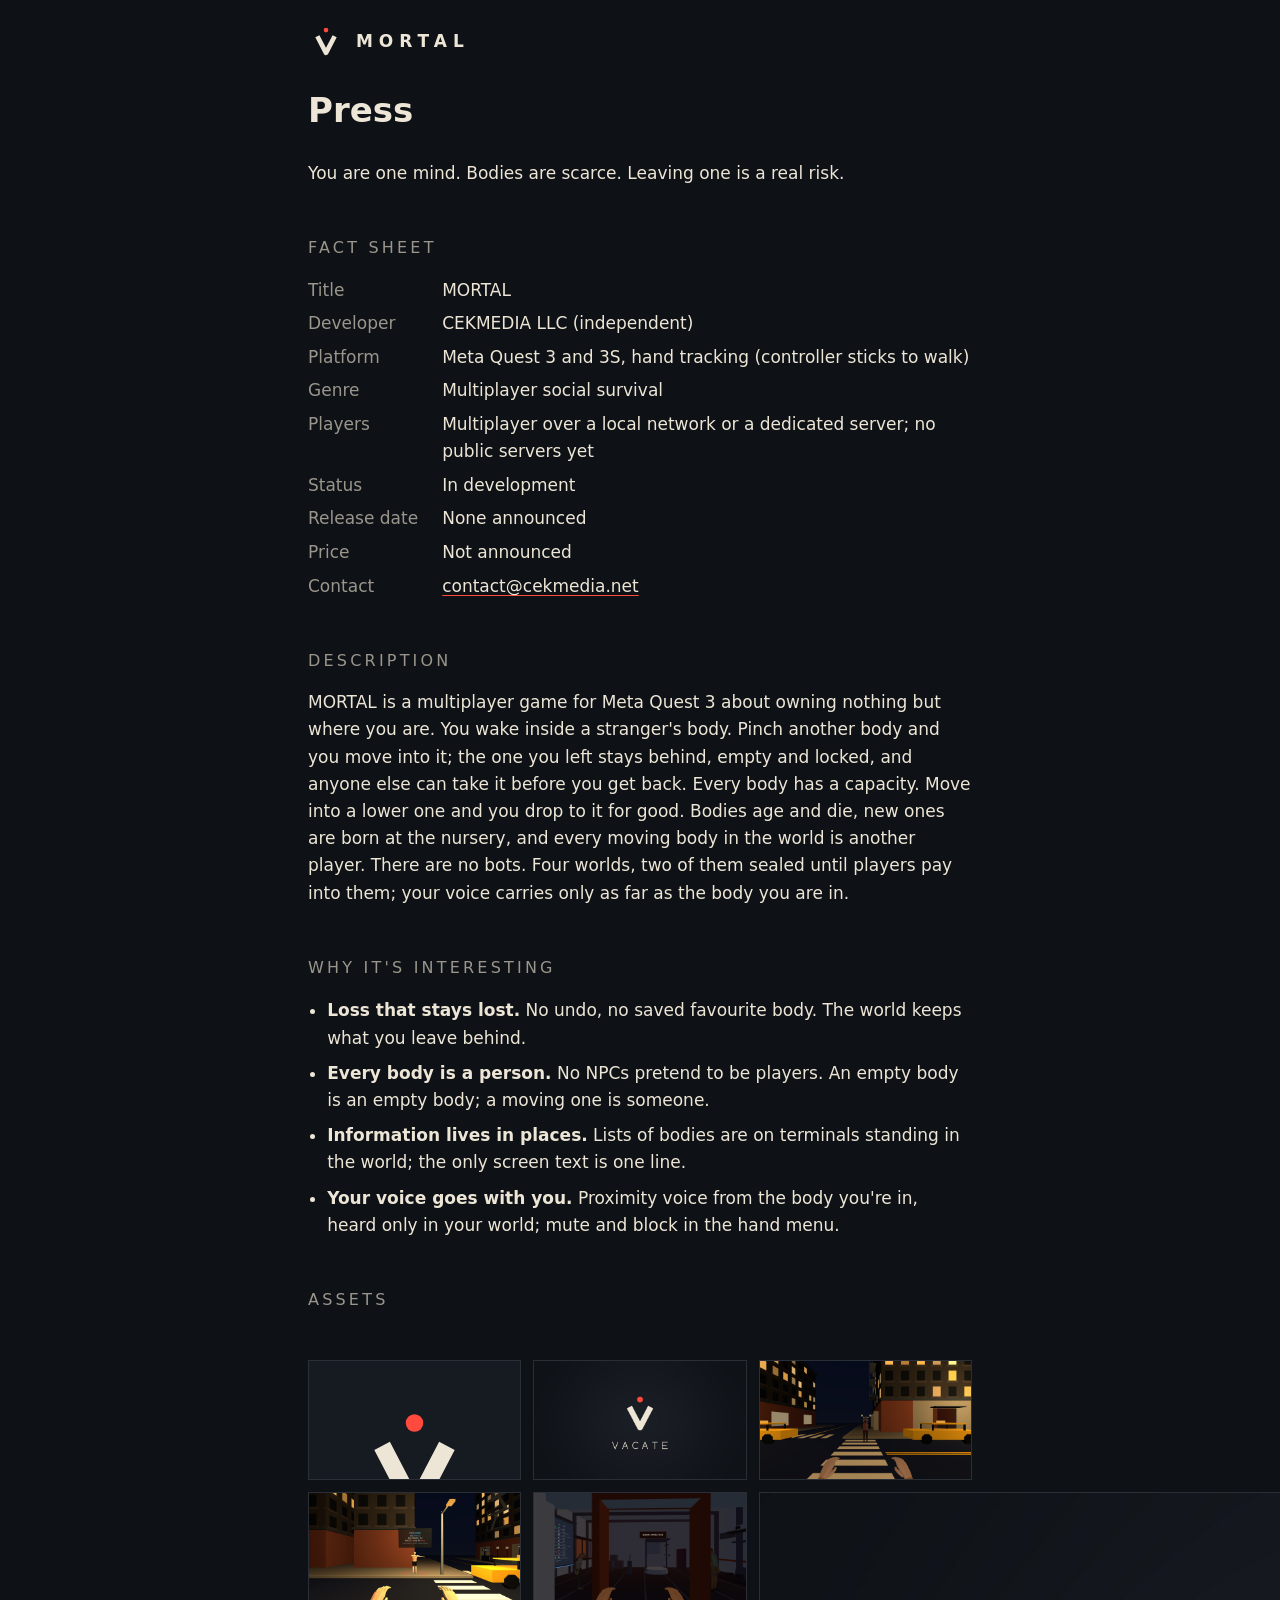
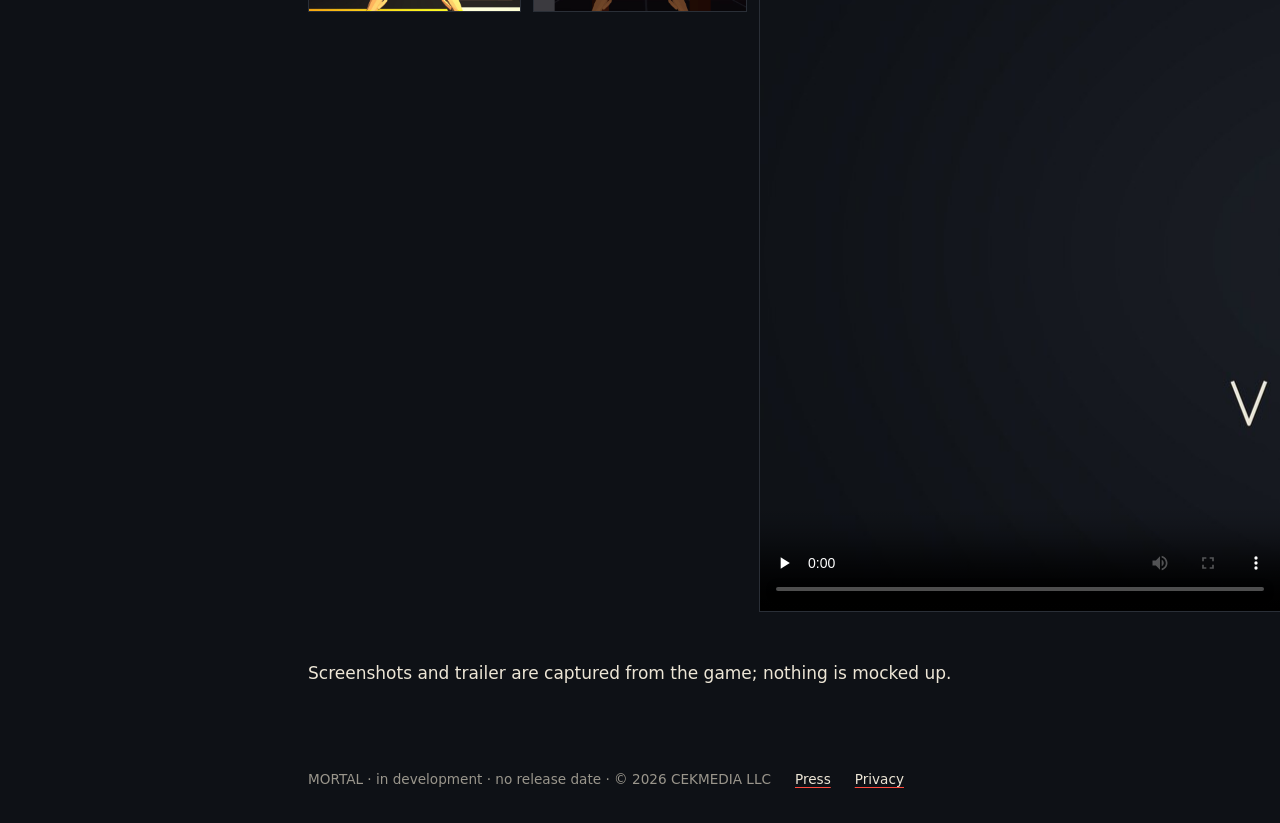
==== press.html @ 873c836e "MORTAL site (CEKMEDIA LLC) Co-Authored-By: Claude Opus 5.5 <noreply@anthropic.com>" ====
<!doctype html>
<html lang="en">
<head>
<meta charset="utf-8">
<meta name="viewport" content="width=device-width, initial-scale=1">
<title>MORTAL — Press</title>
<link rel="icon" href="mark.svg" type="image/svg+xml">
<link rel="stylesheet" href="style.css">
</head>
<body>
<header><img src="mark.svg" alt=""><a href="index.html">MORTAL</a></header>
<main>
<h1>Press</h1>
<p>You are one mind. Bodies are scarce. Leaving one is a real risk.</p>

<h2>Fact sheet</h2>
<dl>
<dt>Title</dt><dd>MORTAL</dd>
<dt>Developer</dt><dd>CEKMEDIA LLC (independent)</dd>
<dt>Platform</dt><dd>Meta Quest 3 and 3S, hand tracking (controller sticks to walk)</dd>
<dt>Genre</dt><dd>Multiplayer social survival</dd>
<dt>Players</dt><dd>Multiplayer over a local network or a dedicated server; no public servers yet</dd>
<dt>Status</dt><dd>In development</dd>
<dt>Release date</dt><dd>None announced</dd>
<dt>Price</dt><dd>Not announced</dd>
<dt>Contact</dt><dd><a href="mailto:contact@cekmedia.net">contact@cekmedia.net</a></dd>
</dl>

<h2>Description</h2>
<p>MORTAL is a multiplayer game for Meta Quest 3 about owning nothing but where you are. You wake inside a stranger's body.
Pinch another body and you move into it; the one you left stays behind, empty and locked, and anyone else can take it before
you get back. Every body has a capacity. Move into a lower one and you drop to it for good. Bodies age and die, new ones are
born at the nursery, and every moving body in the world is another player. There are no bots. Four worlds, two of them sealed
until players pay into them; your voice carries only as far as the body you are in.</p>

<h2>Why it's interesting</h2>
<ul>
<li><strong>Loss that stays lost.</strong> No undo, no saved favourite body. The world keeps what you leave behind.</li>
<li><strong>Every body is a person.</strong> No NPCs pretend to be players. An empty body is an empty body; a moving one is someone.</li>
<li><strong>Information lives in places.</strong> Lists of bodies are on terminals standing in the world; the only screen text is one line.</li>
<li><strong>Your voice goes with you.</strong> Proximity voice from the body you're in, heard only in your world; mute and block in the hand menu.</li>
</ul>

<h2>Assets</h2>
<div class="shots">
  <div class="shot"><img src="mark.svg" alt="MORTAL mark: a white V with a red dot lifting out of it" style="object-fit:contain;padding:18%"></div>
  <a class="shot" href="shots/key-art.jpg"><img src="shots/key-art.jpg" alt="MORTAL key art: the mark and wordmark" loading="lazy" width="1280" height="720"></a>
  <a class="shot" href="shots/04-what-you-left.jpg"><img src="shots/04-what-you-left.jpg" alt="The body you just left, standing empty and locked behind you" loading="lazy" width="1280" height="720"></a>
  <a class="shot" href="shots/12-stranded.jpg"><img src="shots/12-stranded.jpg" alt="Stranded: another mind took the last free body first" loading="lazy" width="1280" height="720"></a>
  <a class="shot" href="shots/10-mars-is-born.jpg"><img src="shots/10-mars-is-born.jpg" alt="The Mars hab opens after players fill its pot" loading="lazy" width="1280" height="720"></a>
  <video class="shot" src="trailer.mp4" poster="shots/key-art.jpg" controls preload="none" width="1280" height="720" aria-label="Trailer, 45 seconds"></video>
</div>
<p>Screenshots and trailer are captured from the game; nothing is mocked up.</p>
</main>
<footer>
  <span>MORTAL · in development · no release date · © 2026 CEKMEDIA LLC</span>
  <a href="press.html">Press</a>
  <a href="privacy.html">Privacy</a>
</footer>
</body>
</html>
---- style.css ----
/* Vacate site. No web fonts, no scripts, no trackers. Colours: STYLE.md palette (ink, slate, stone, bone, dying), same as Assets/Vacate/Store/make_art.py; --dim is stone lifted to 6.4:1 contrast for small text. */
:root { --bg: #0e1116; --panel: #161a21; --ink: #ede6d6; --dim: #9a968c; --red: #ff4a3d; --line: #2a2f37; }
* { box-sizing: border-box; }
html { background: var(--bg); color: var(--ink); -webkit-text-size-adjust: 100%; }
body { margin: 0; font: 17px/1.6 system-ui, -apple-system, "Segoe UI", Roboto, sans-serif; }
main, header, footer { max-width: 44rem; margin: 0 auto; padding: 0 1.25rem; }
a { color: var(--ink); text-decoration-color: var(--red); text-underline-offset: .2em; }
a:hover { color: var(--red); }
header { display: flex; align-items: center; gap: .75rem; padding-top: 1.5rem; }
header img { width: 2.25rem; height: 2.25rem; }
header a { text-decoration: none; letter-spacing: .35em; font-weight: 600; }
.hero { padding: 18vh 0 12vh; }
.hero h1 { font-size: clamp(2rem, 7vw, 3.4rem); line-height: 1.1; margin: 0 0 1rem; font-weight: 600; letter-spacing: -.01em; }
.hero h1 span { color: var(--red); white-space: nowrap; }
.hero p { color: var(--dim); margin: 0; }
h2 { font-size: 1rem; letter-spacing: .2em; text-transform: uppercase; color: var(--dim); font-weight: 500; margin: 3rem 0 1rem; }
p { margin: 0 0 1.1rem; }
.shots { display: grid; gap: .75rem; grid-template-columns: repeat(auto-fit, minmax(12rem, 1fr)); margin: 3rem 0; }
.shot { aspect-ratio: 16 / 9; background: var(--panel); border: 1px solid var(--line); display: grid; place-items: center;
        color: var(--dim); font-size: .8rem; letter-spacing: .15em; text-transform: uppercase; overflow: hidden; }
.shot img { width: 100%; height: 100%; object-fit: cover; }
dl { display: grid; grid-template-columns: max-content 1fr; gap: .4rem 1.5rem; margin: 0 0 1.5rem; }
dt { color: var(--dim); }
dd { margin: 0; }
ul { padding-left: 1.2rem; }
li { margin-bottom: .5rem; }
.fill { color: var(--red); }
footer { color: var(--dim); font-size: .85rem; padding-top: 4rem; padding-bottom: 2rem; display: flex; gap: 1.5rem; flex-wrap: wrap; }
@media (max-width: 30rem) { dl { grid-template-columns: 1fr; gap: 0; } dd { margin-bottom: .6rem; } .hero { padding: 12vh 0 8vh; } }
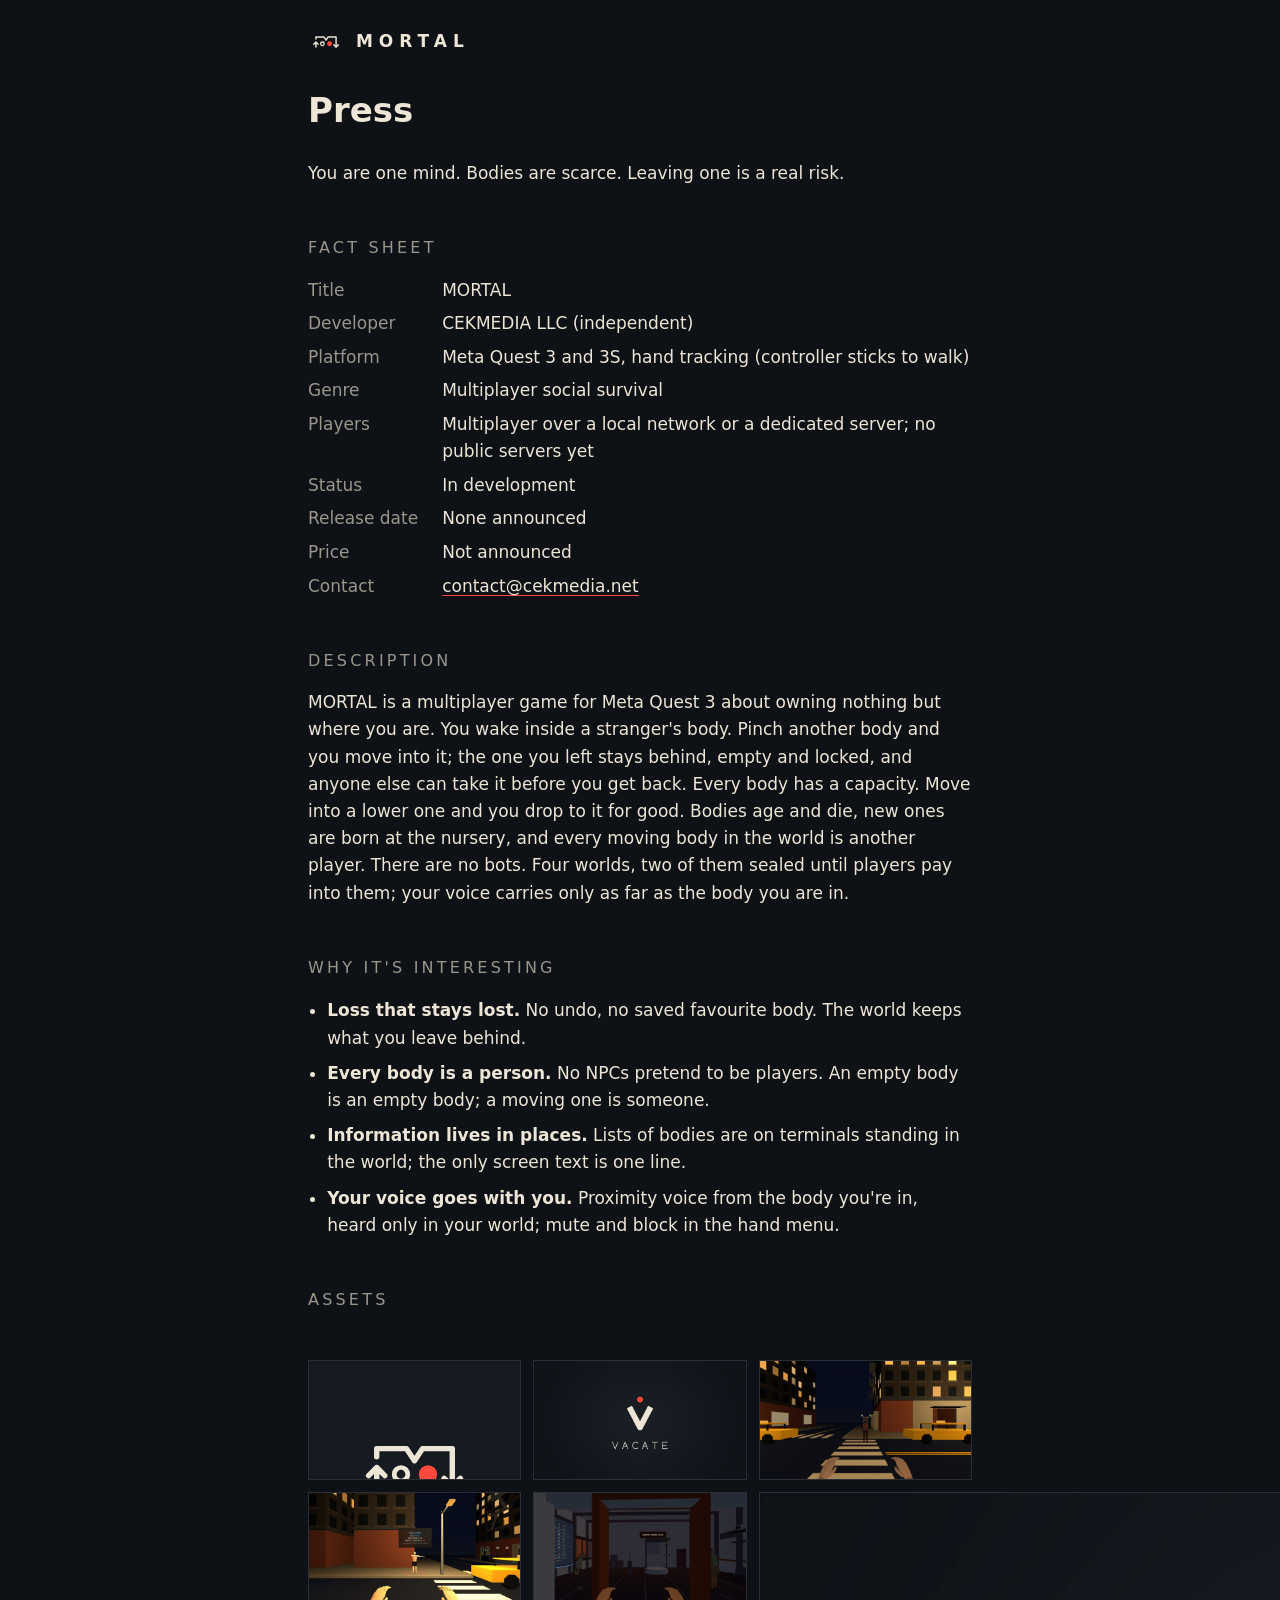
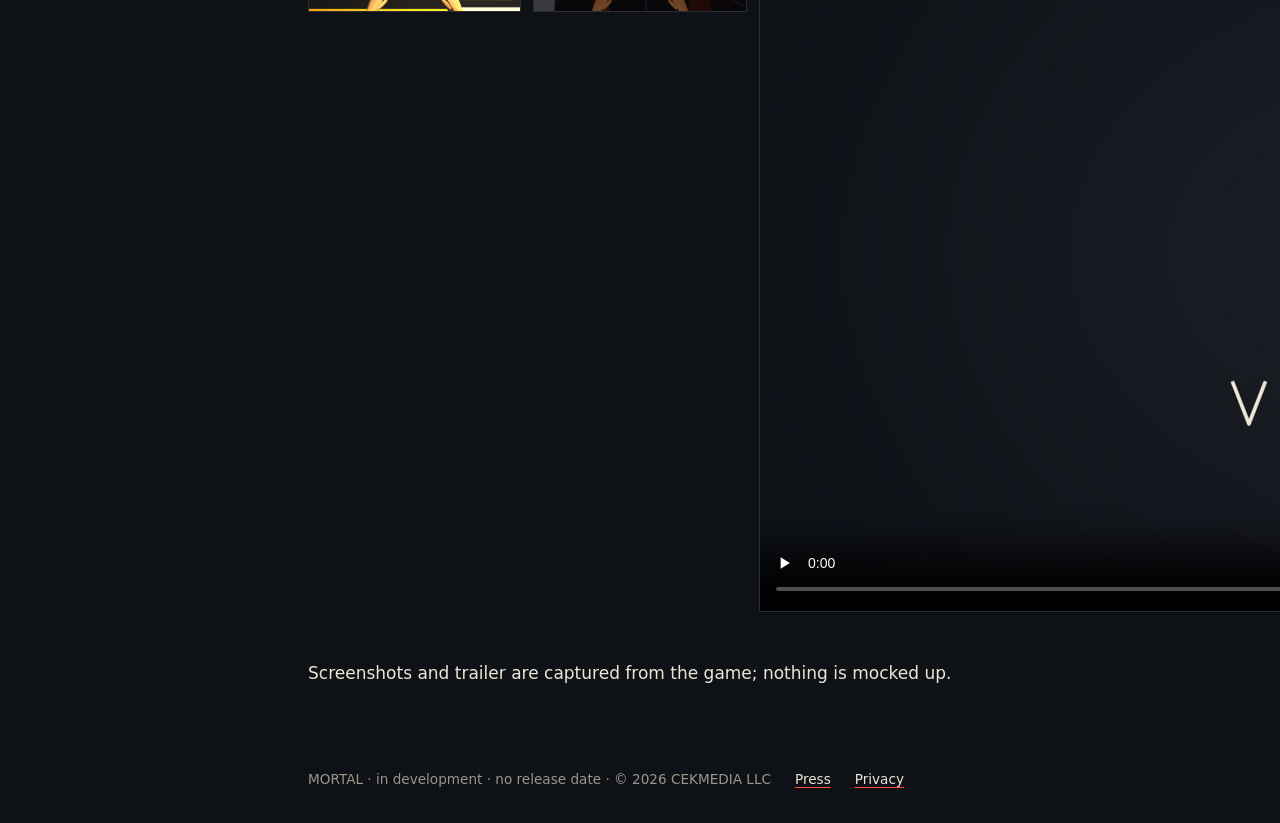
==== commit 013fc7eb: "New MORTAL mark: the route M (level arrows, gap) Co-Authored-By: Claude Opus 5.5 <noreply@anthropic." ====
--- a/press.html
+++ b/press.html
@@ -43,7 +43,7 @@
 
 <h2>Assets</h2>
 <div class="shots">
-  <div class="shot"><img src="mark.svg" alt="MORTAL mark: a white V with a red dot lifting out of it" style="object-fit:contain;padding:18%"></div>
+  <div class="shot"><img src="mark.svg" alt="MORTAL mark: a brow shaped like an M over one empty eye and one red eye, an arrow rising in on the left and one leaving down the right" style="object-fit:contain;padding:18%"></div>
   <a class="shot" href="shots/key-art.jpg"><img src="shots/key-art.jpg" alt="MORTAL key art: the mark and wordmark" loading="lazy" width="1280" height="720"></a>
   <a class="shot" href="shots/04-what-you-left.jpg"><img src="shots/04-what-you-left.jpg" alt="The body you just left, standing empty and locked behind you" loading="lazy" width="1280" height="720"></a>
   <a class="shot" href="shots/12-stranded.jpg"><img src="shots/12-stranded.jpg" alt="Stranded: another mind took the last free body first" loading="lazy" width="1280" height="720"></a>
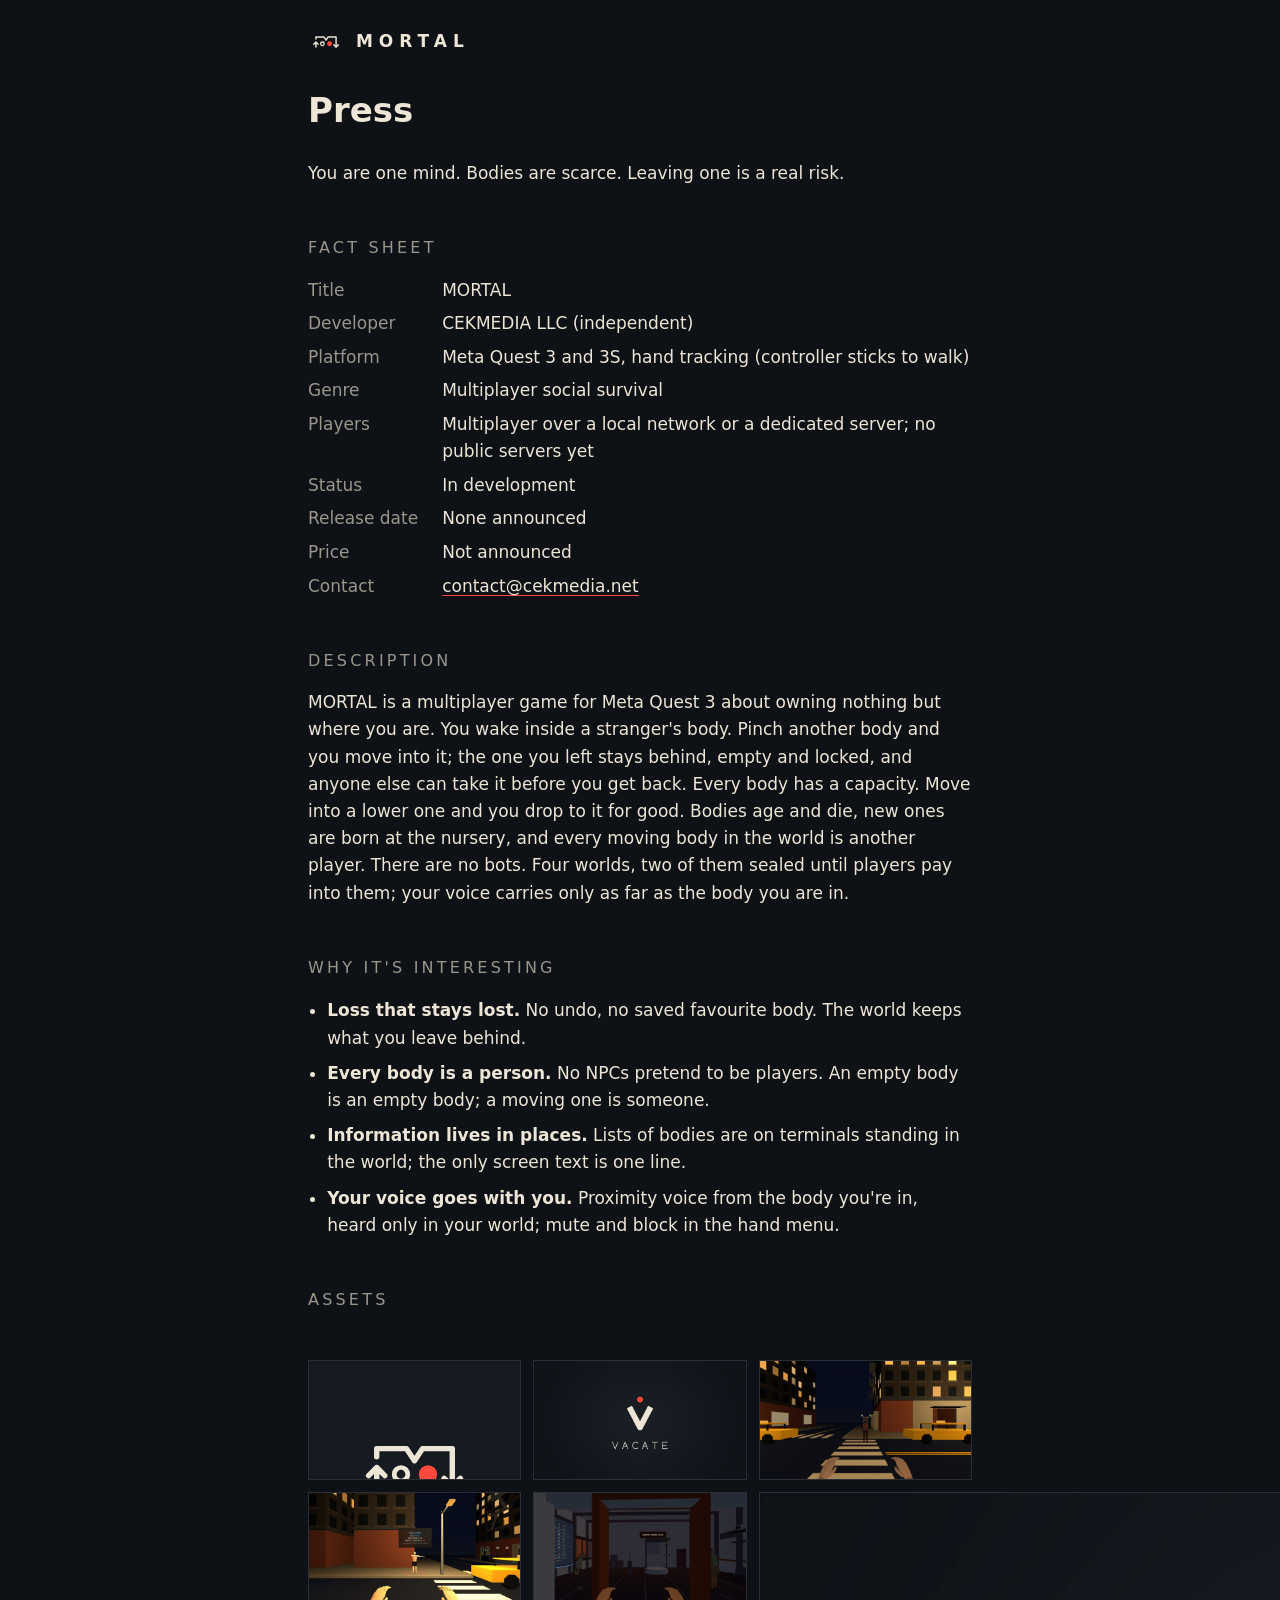
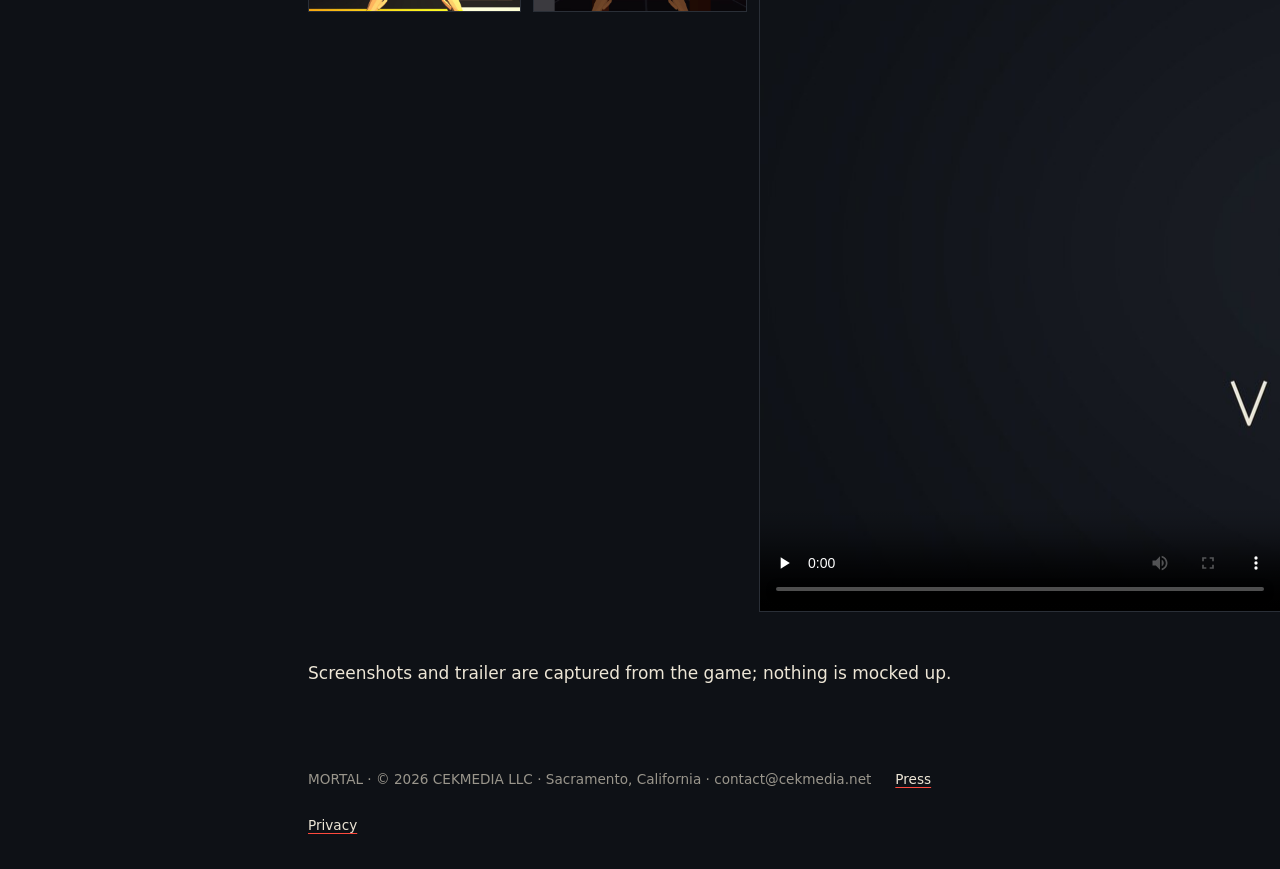
==== commit b84e3de3: "Legal name CEKMEDIA LLC in the homepage intro and every footer (Meta business verification) Co-Autho" ====
--- a/press.html
+++ b/press.html
@@ -53,7 +53,7 @@
 <p>Screenshots and trailer are captured from the game; nothing is mocked up.</p>
 </main>
 <footer>
-  <span>MORTAL · in development · no release date · © 2026 CEKMEDIA LLC</span>
+  <span>MORTAL · © 2026 CEKMEDIA LLC · Sacramento, California · contact@cekmedia.net</span>
   <a href="press.html">Press</a>
   <a href="privacy.html">Privacy</a>
 </footer>
